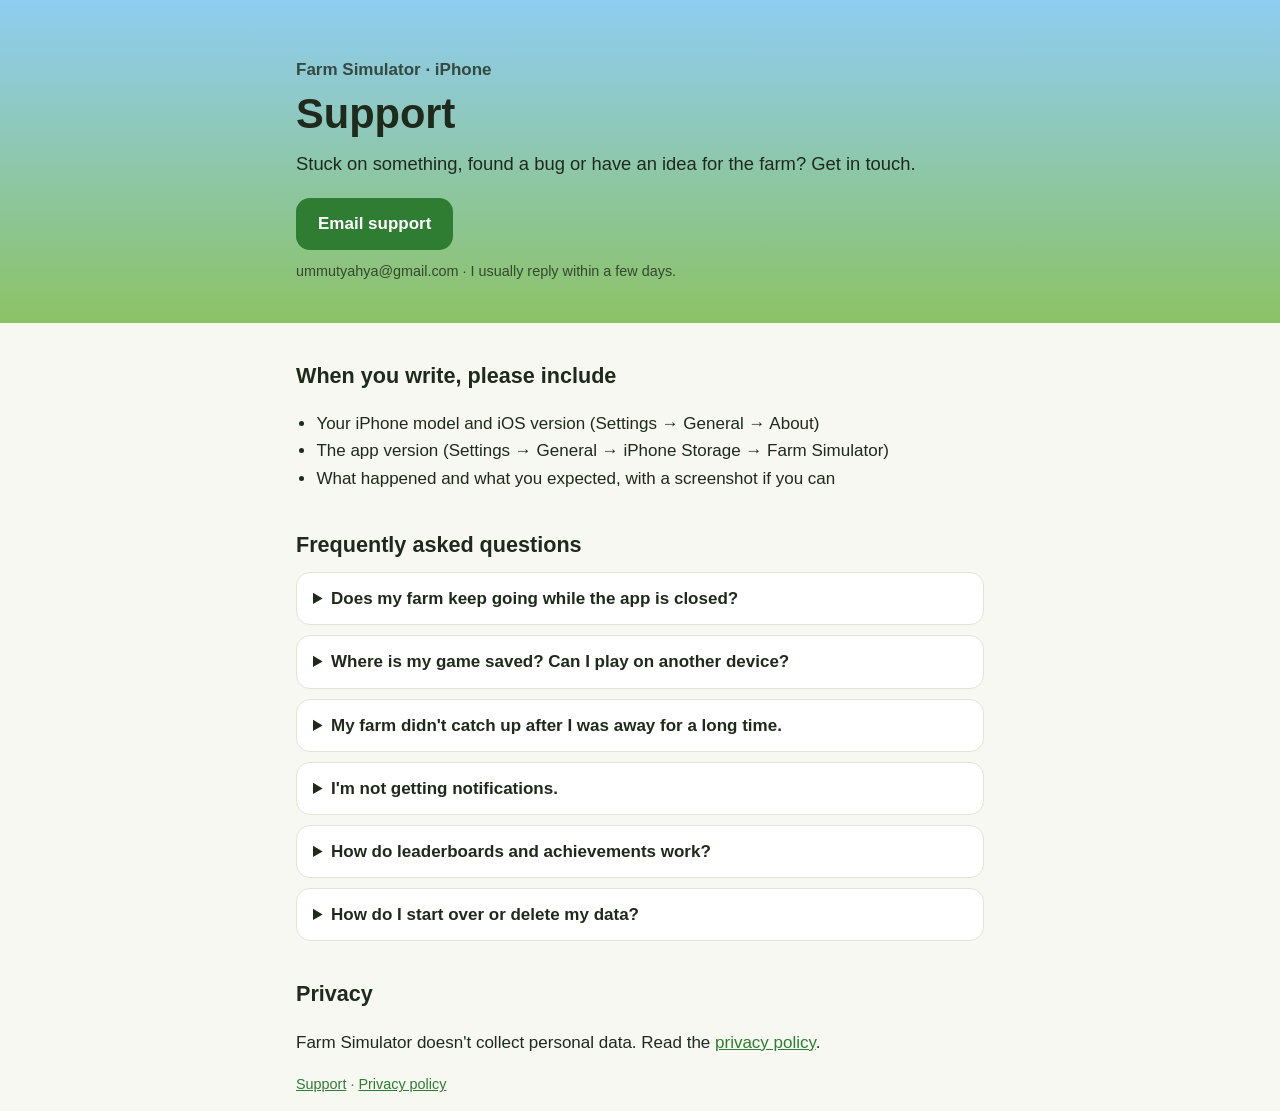
==== index.html @ 5af8f492 "first commit" ====
<!doctype html>
<html lang="en">
<head>
<meta charset="utf-8">
<meta name="viewport" content="width=device-width, initial-scale=1">
<title>Farm Simulator</title>
<meta http-equiv="refresh" content="0; url=support.html">
<link rel="canonical" href="support.html">
</head>
<body>
<p><a href="support.html">Farm Simulator support</a> · <a href="privacy.html">Privacy policy</a></p>
</body>
</html>
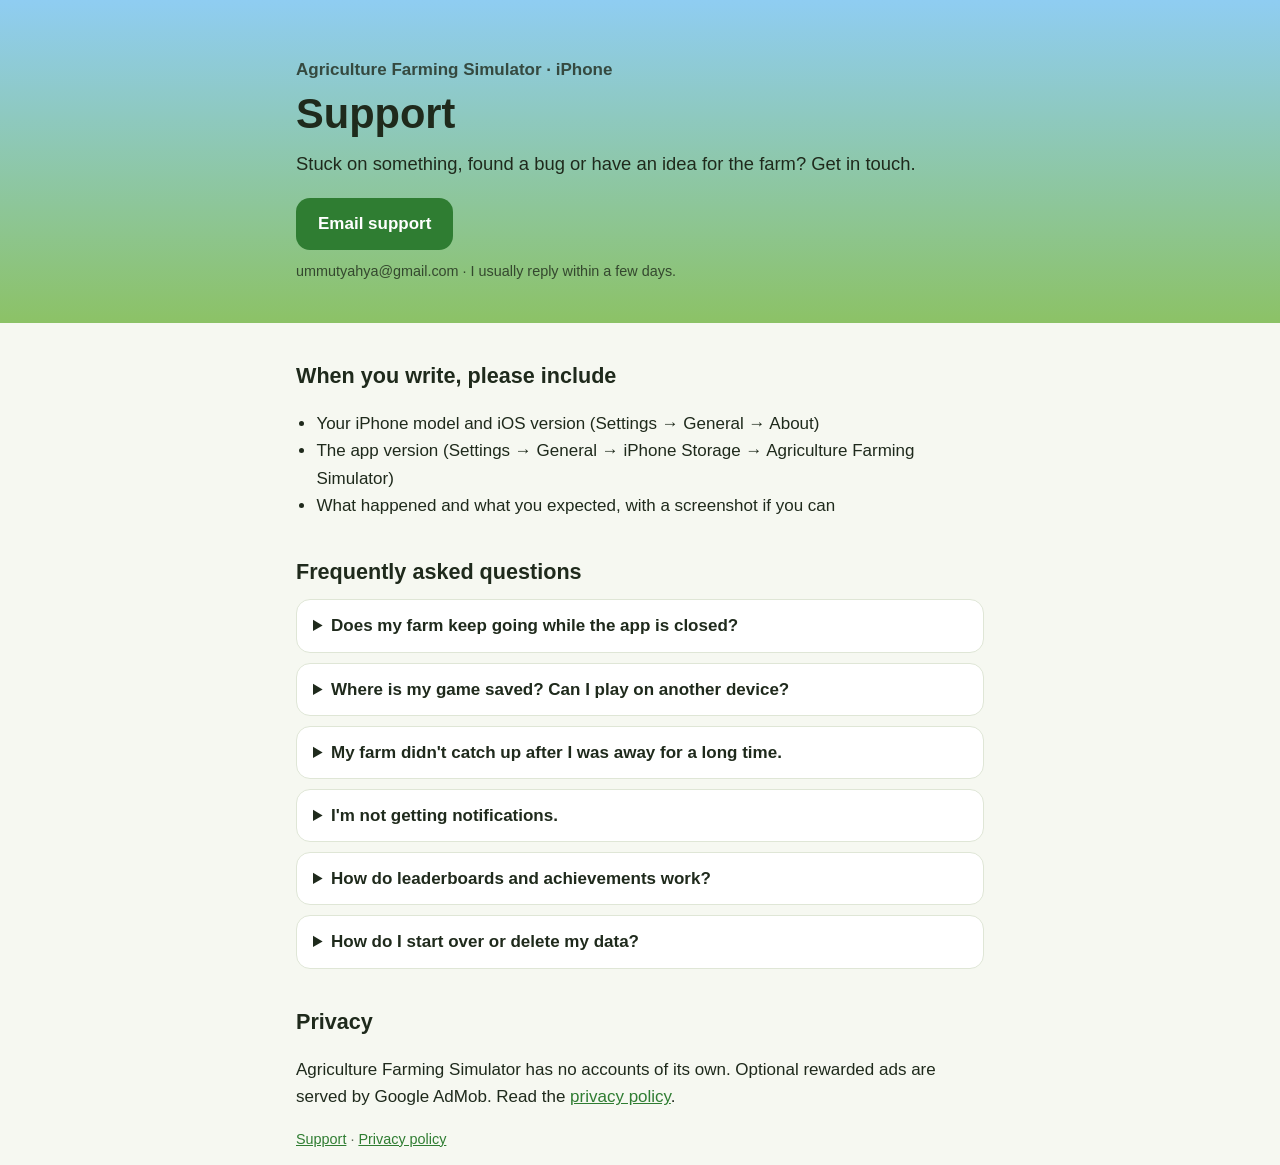
==== commit 125063b1: "Rename Farm Simulator to Agriculture Farming Simulator Co-Authored-By: Claude Opus 5.5 <noreply@anth" ====
--- a/index.html
+++ b/index.html
@@ -3,11 +3,11 @@
 <head>
 <meta charset="utf-8">
 <meta name="viewport" content="width=device-width, initial-scale=1">
-<title>Farm Simulator</title>
+<title>Agriculture Farming Simulator</title>
 <meta http-equiv="refresh" content="0; url=support.html">
 <link rel="canonical" href="support.html">
 </head>
 <body>
-<p><a href="support.html">Farm Simulator support</a> · <a href="privacy.html">Privacy policy</a></p>
+<p><a href="support.html">Agriculture Farming Simulator support</a> · <a href="privacy.html">Privacy policy</a></p>
 </body>
 </html>
